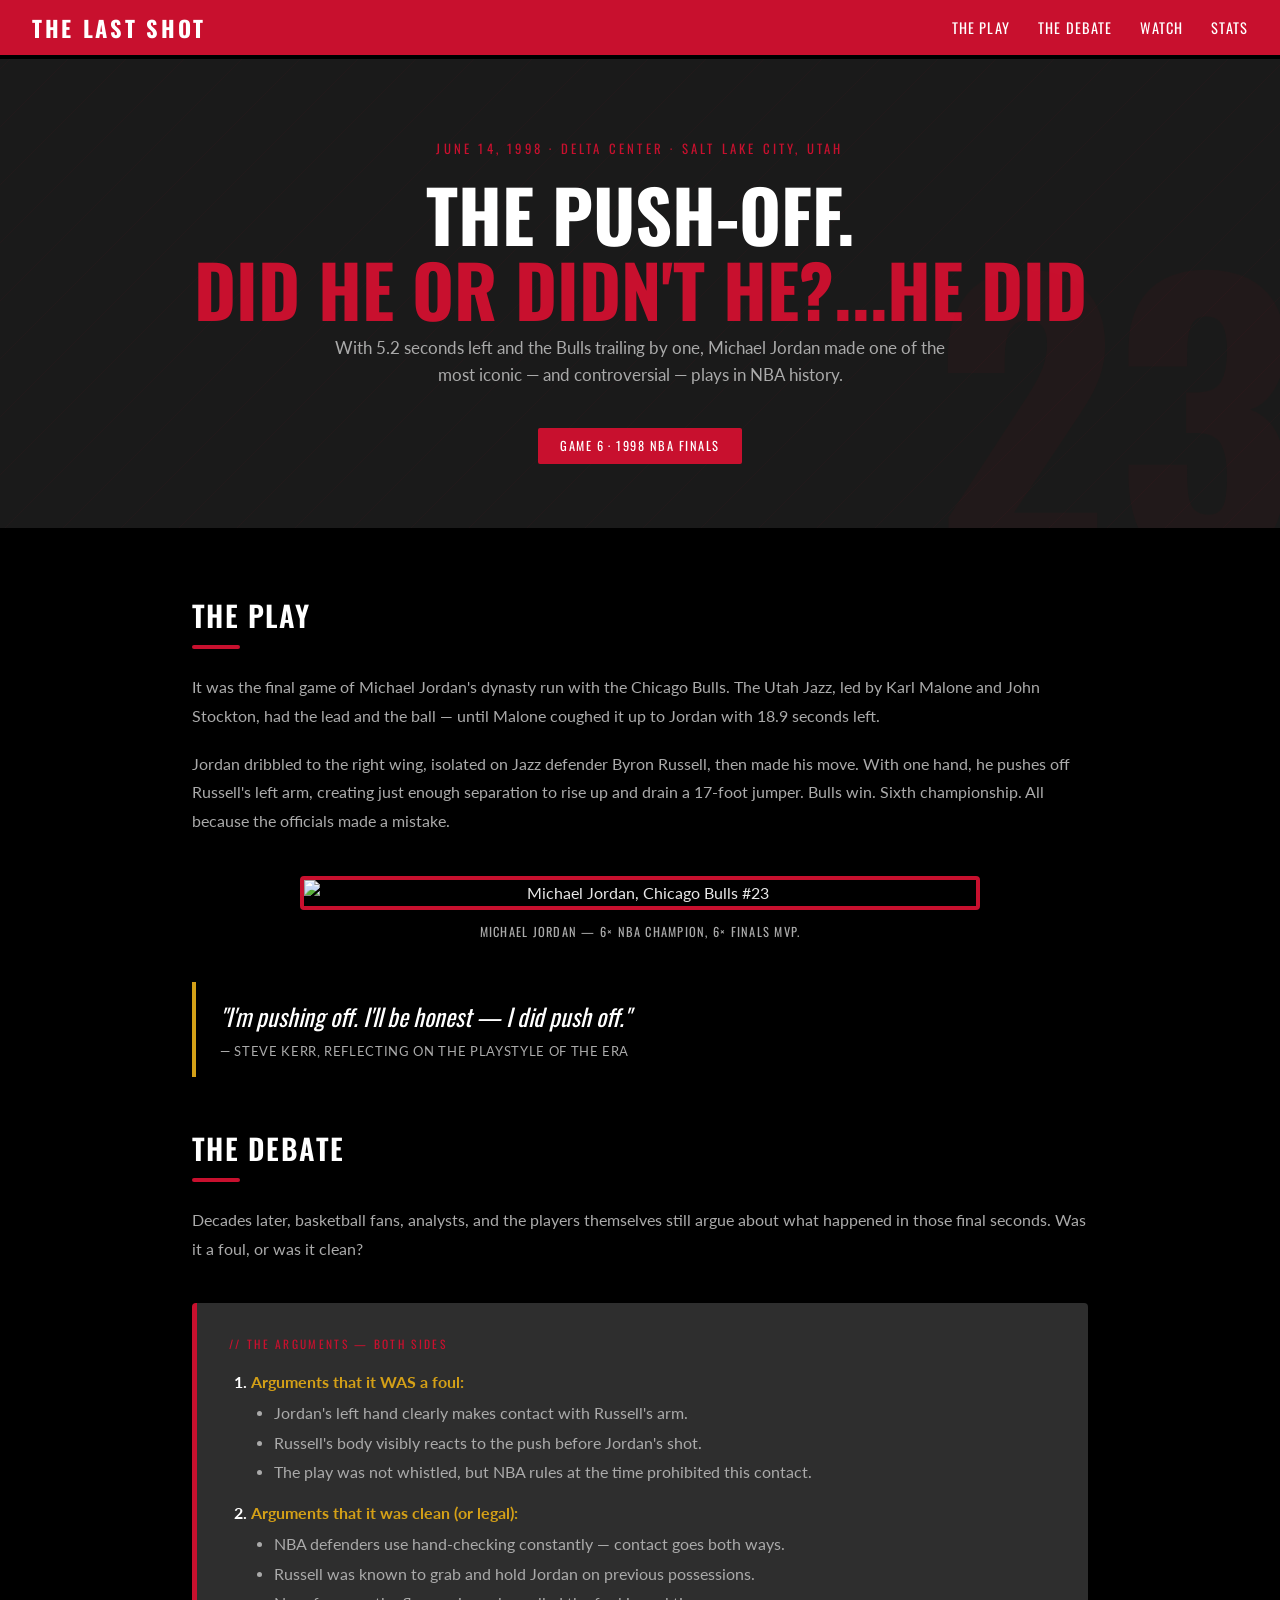
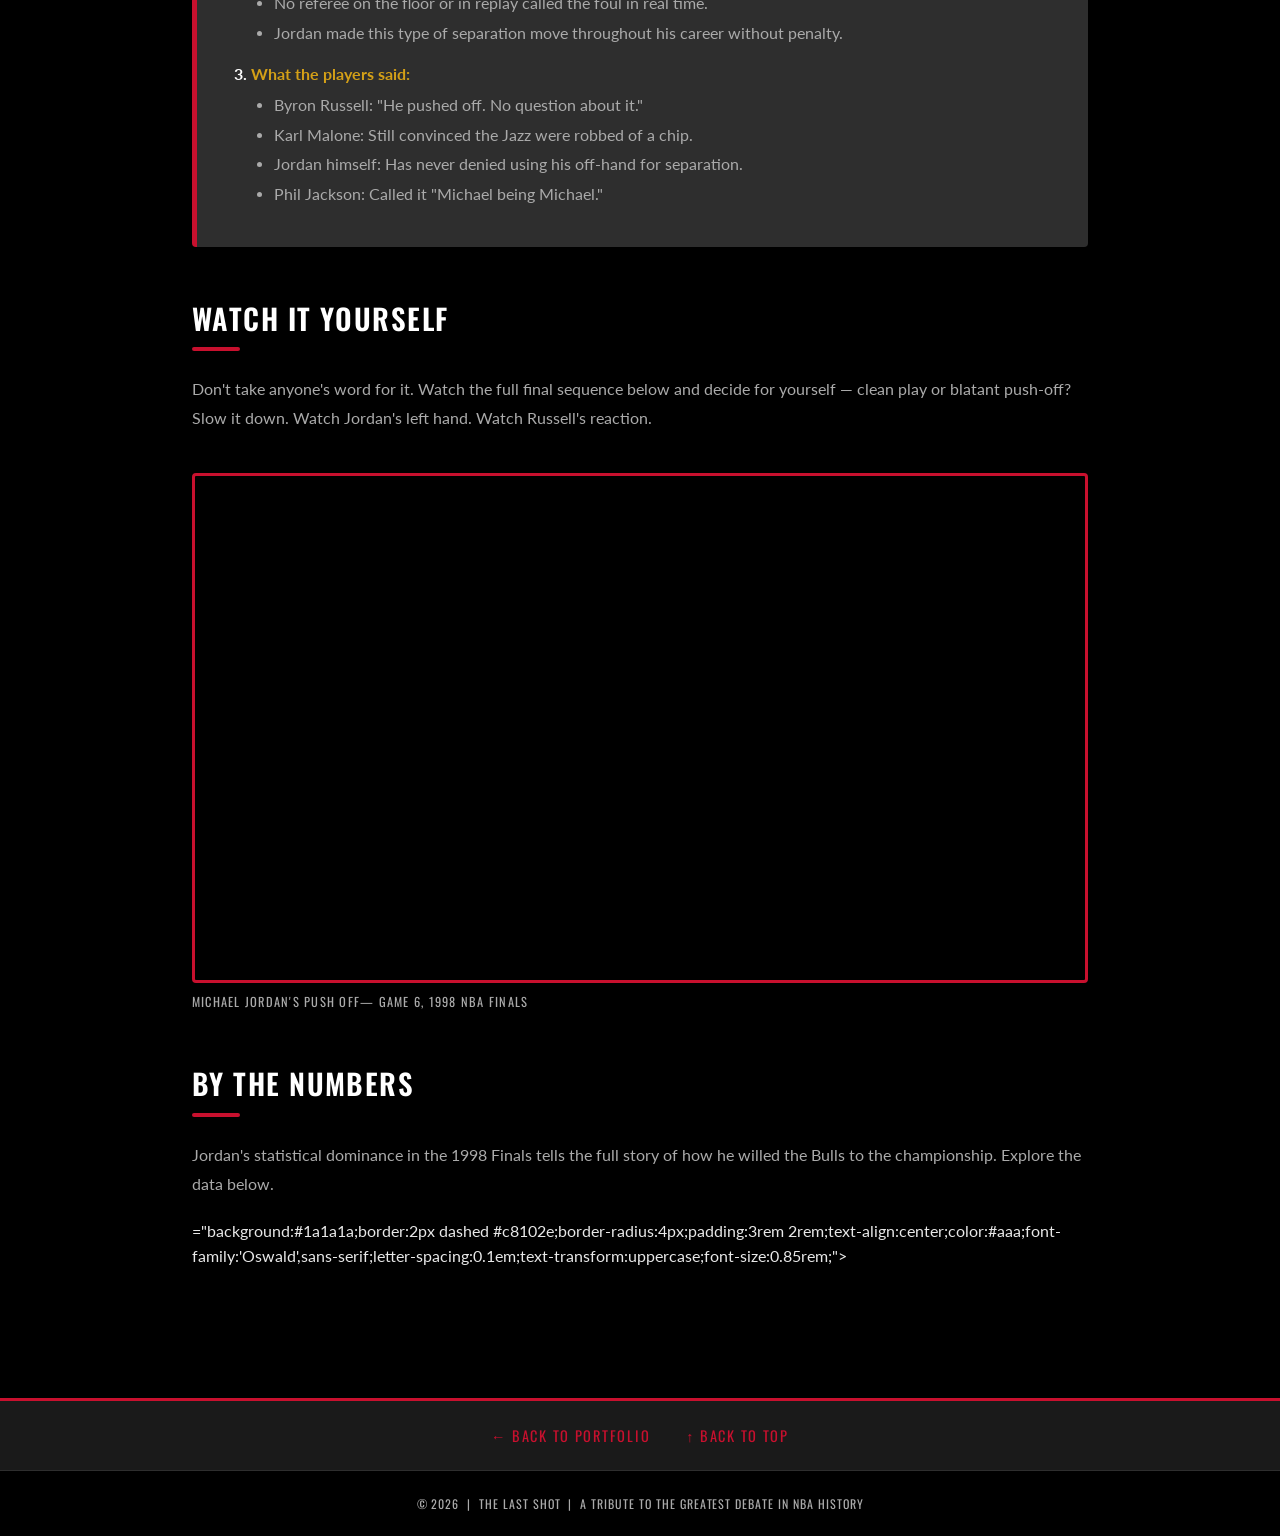
==== jordan.html @ effd7f87 "Add files via upload" ====
<!DOCTYPE html>
<html lang="en">
<head>
  <meta charset="UTF-8"/>
  <meta name="viewport" content="width=device-width, initial-scale=1.0"/>
  <title>The Push-Off | MJ vs. Byron Russell — 1998 NBA Finals Game 6</title>

  <!-- Link to from-scratch stylesheet -->
  <link rel="stylesheet" href="jordan.css"/>
</head>
<body>

<!-- ─────────────────────────────────────────
     DIV 1: PAGE WRAPPER
     ───────────────────────────────────────── -->
<div id="page-wrapper">

  <!-- HEADER -->
  <header id="site-header">
    <a href="#top" class="logo">The Last Shot</a>
    <nav id="top-nav">
      <a href="#the-play">The Play</a>
      <a href="#the-debate">The Debate</a>
      <a href="#watch-it">Watch</a>
      <a href="#tableau-section">Stats</a>
    </nav>
  </header>

  <!-- ─────────────────────────────────────────
       DIV 2: HERO SECTION
       ───────────────────────────────────────── -->
  <div id="hero-section">
    <p class="hero-eyebrow">June 14, 1998 · Delta Center · Salt Lake City, Utah</p>
    <h1 class="hero-title" id="top">
      The Push-Off.<br><span>Did He or Didn't He?...He Did</span>
    </h1>
    <p class="hero-subtitle">
      With 5.2 seconds left and the Bulls trailing by one, Michael Jordan made
      one of the most iconic — and controversial — plays in NBA history.
    </p>
    <span class="hero-badge">Game 6 · 1998 NBA Finals</span>
  </div>

  <!-- MAIN CONTENT -->
  <div id="main-content">

    <!-- ── SECTION: THE PLAY ── -->
    <section id="the-play">
      <h2 class="section-heading">The Play</h2>
      <div class="red-bar"></div>
      <p class="body-text">
        It was the final game of Michael Jordan's dynasty run with the Chicago Bulls.
        The Utah Jazz, led by Karl Malone and John Stockton, had the lead and
        the ball — until Malone coughed it up to Jordan with 18.9 seconds left.
      </p>
      <p class="body-text">
        Jordan dribbled to the right wing, isolated on Jazz defender Byron Russell,
        then made his move. With one hand, he pushes off Russell's left arm,
        creating just enough separation to rise up and drain a 17-foot jumper.
        Bulls win. Sixth championship. All because the officials made a mistake.
      </p>

      <!-- ON-PAGE ANCHOR TARGET: #the-play already set above -->

      <!-- PHOTO -->
      <div class="photo-block">
        <img
          src="https://andscape.com/wp-content/uploads/2017/06/gettyimages-81300335.jpg"
          alt="Michael Jordan, Chicago Bulls #23"
        />
        <p class="photo-caption">
          Michael Jordan — 6× NBA Champion, 6× Finals MVP.<br>
        </p>
      </div>

      <blockquote class="pull-quote">
        "I'm pushing off. I'll be honest — I did push off."
        <cite>— Steve Kerr, reflecting on the playstyle of the era </cite>
      </blockquote>
    </section>

    <!-- ── SECTION: THE DEBATE ── -->
    <section id="the-debate" style="margin-top:3rem;">
      <h2 class="section-heading">The Debate</h2>
      <div class="red-bar"></div>
      <p class="body-text">
        Decades later, basketball fans, analysts, and the players themselves still
        argue about what happened in those final seconds. Was it a foul, or was it clean?
      </p>

      <!-- ORDERED LIST with EMBEDDED UNORDERED LIST -->
      <!-- ─────────────────────────────────────────── -->
      <div id="fact-box">
        <p class="fact-title">// The Arguments — Both Sides</p>

        <ol class="outer-list">
          <li>
            <span class="li-label">Arguments that it WAS a foul:</span>
            <ul class="inner-list">
              <li>Jordan's left hand clearly makes contact with Russell's arm.</li>
              <li>Russell's body visibly reacts to the push before Jordan's shot.</li>
              <li>The play was not whistled, but NBA rules at the time prohibited this contact.</li>
            </ul>
          </li>
          <li>
            <span class="li-label">Arguments that it was clean (or legal):</span>
            <ul class="inner-list">
              <li>NBA defenders use hand-checking constantly — contact goes both ways.</li>
              <li>Russell was known to grab and hold Jordan on previous possessions.</li>
              <li>No referee on the floor or in replay called the foul in real time.</li>
              <li>Jordan made this type of separation move throughout his career without penalty.</li>
            </ul>
          </li>
          <li>
            <span class="li-label">What the players said:</span>
            <ul class="inner-list">
              <li>Byron Russell: "He pushed off. No question about it."</li>
              <li>Karl Malone: Still convinced the Jazz were robbed of a chip.</li>
              <li>Jordan himself: Has never denied using his off-hand for separation.</li>
              <li>Phil Jackson: Called it "Michael being Michael."</li>
            </ul>
          </li>
        </ol>
      </div>
    </section>

    <!-- ── SECTION: WATCH IT ── -->
    <section id="watch-it" style="margin-top:3rem;">
      <h2 class="section-heading">Watch It Yourself</h2>
      <div class="red-bar"></div>
      <p class="body-text">
        Don't take anyone's word for it. Watch the full final sequence below and
        decide for yourself — clean play or blatant push-off? Slow it down. Watch
        Jordan's left hand. Watch Russell's reaction.
      </p>

      <!-- EMBEDDED YOUTUBE VIDEO -->
      <div class="video-section">
        <div class="video-wrapper">
<iframe width="560" height="315" src="https://www.youtube.com/embed/d8qXbVyVNnA?si=Wk-WANt0HlR1kmZY" title="YouTube video player" frameborder="0" allow="accelerometer; autoplay; clipboard-write; encrypted-media; gyroscope; picture-in-picture; web-share" referrerpolicy="strict-origin-when-cross-origin" allowfullscreen></iframe>
        </div>
        <p class="photo-caption" style="margin-top:0.6rem;">
          Michael Jordan's Push Off— Game 6, 1998 NBA Finals
        </p>
      </div>
    </section>

    <!-- ── SECTION: TABLEAU ── -->
    <section id="tableau-section" style="margin-top:3rem;">
      <h2 class="section-heading">By the Numbers</h2>
      <div class="red-bar"></div>
      <p class="body-text">
        Jordan's statistical dominance in the 1998 Finals tells the full story of
        how he willed the Bulls to the championship. Explore the data below.
      </p>
="background:#1a1a1a;border:2px dashed #c8102e;border-radius:4px;padding:3rem 2rem;text-align:center;color:#aaa;font-family:'Oswald',sans-serif;letter-spacing:0.1em;text-transform:uppercase;font-size:0.85rem;">
        <div class='tableauPlaceholder' id='viz1776801015612' style='position: relative'><noscript><a href='#'><img alt='MJ Animation ' src='https:&#47;&#47;public.tableau.com&#47;static&#47;images&#47;Mi&#47;MichaelJordanScoringCollaboration-DanielSedin&#47;MJAnimation&#47;1_rss.png' style='border: none' /></a></noscript><object class='tableauViz'  style='display:none;'><param name='host_url' value='https%3A%2F%2Fpublic.tableau.com%2F' /> <param name='embed_code_version' value='3' /> <param name='site_root' value='' /><param name='name' value='MichaelJordanScoringCollaboration-DanielSedin&#47;MJAnimation' /><param name='tabs' value='no' /><param name='toolbar' value='yes' /><param name='static_image' value='https:&#47;&#47;public.tableau.com&#47;static&#47;images&#47;Mi&#47;MichaelJordanScoringCollaboration-DanielSedin&#47;MJAnimation&#47;1.png' /> <param name='animate_transition' value='yes' /><param name='display_static_image' value='yes' /><param name='display_spinner' value='yes' /><param name='display_overlay' value='yes' /><param name='display_count' value='yes' /><param name='language' value='en-US'/></object></div>                <script type='text/javascript'>                    var divElement = document.getElementById('viz1776801015612');                    var vizElement = divElement.getElementsByTagName('object')[0];                    vizElement.style.width = '100%';
vizElement.style.height = (divElement.offsetWidth * 0.73) + 'px';                    var scriptElement = document.createElement('script');                    scriptElement.src = 'https://public.tableau.com/javascripts/api/viz_v1.js';                    vizElement.parentNode.insertBefore(scriptElement, vizElement);                </script><br>
        <span style="font-size:0.72rem;color:#666;margin-top:0.5rem;display:block;">
        </span>
      </div>

    </section>

  </div><!-- /main-content -->

  <!-- ── ANCHOR DEMO — TOP OF PAGE ── -->
  <!-- BACK NAV -->
  <div id="back-nav">
    <a href="index.html">← Back to Portfolio</a>
    <a href="#top">↑ Back to Top</a>
  </div>

  <!-- FOOTER -->
  <footer id="site-footer">
    &copy; 2026 &nbsp;|&nbsp; The Last Shot &nbsp;|&nbsp; A Tribute to the Greatest Debate in NBA History
  </footer>

</div><!-- /page-wrapper -->

</body>
</html>
---- jordan.css ----
/* jordan.css â€” From-Scratch Stylesheet */

/* â”€â”€ FONT DEFINITIONS â”€â”€ */
@import url('https://fonts.googleapis.com/css2?family=Oswald:wght@400;600;700&family=Lato:wght@300;400;700&display=swap');

/* â”€â”€ CSS VARIABLES â”€â”€ */
:root {
  --red: #c8102e;       /* Chicago Bulls red */
  --black: #000000;
  --dark-gray: #1a1a1a;
  --mid-gray: #2e2e2e;
  --gold: #d4a017;
  --light-text: #e8e8e8;
  --muted-text: #aaaaaa;
  --white: #ffffff;
}

/* â”€â”€ RESET â”€â”€ */
*, *::before, *::after { box-sizing: border-box; margin: 0; padding: 0; }

/* â”€â”€ DIV 1: BODY / PAGE WRAPPER â”€â”€ */
#page-wrapper {
  background-color: var(--black);
  color: var(--light-text);
  font-family: 'Lato', sans-serif;
  font-size: 16px;
  line-height: 1.6;
  min-height: 100vh;
}

/* â”€â”€ HEADER â”€â”€ */
#site-header {
  background-color: var(--red);
  padding: 0.6rem 2rem;
  display: flex;
  justify-content: space-between;
  align-items: center;
  border-bottom: 4px solid var(--black);
}

#site-header .logo {
  font-family: 'Oswald', sans-serif;
  font-size: 1.4rem;
  font-weight: 700;
  color: var(--white);
  letter-spacing: 0.12em;
  text-transform: uppercase;
  text-decoration: none;
}

nav#top-nav a {
  color: var(--white);
  text-decoration: none;
  font-family: 'Oswald', sans-serif;
  font-size: 0.9rem;
  letter-spacing: 0.08em;
  text-transform: uppercase;
  margin-left: 1.5rem;
  transition: color 0.2s;
}

nav#top-nav a:hover { color: var(--gold); }

/* â”€â”€ DIV 2: HERO SECTION â”€â”€ */
#hero-section {
  background-color: var(--dark-gray);
  background-image:
    repeating-linear-gradient(
      -45deg,
      transparent,
      transparent 40px,
      rgba(200,16,46,0.04) 40px,
      rgba(200,16,46,0.04) 41px
    );
  padding: 5rem 2rem 4rem;
  text-align: center;
  position: relative;
  overflow: hidden;
}

#hero-section::after {
  content: '23';
  position: absolute;
  font-family: 'Oswald', sans-serif;
  font-size: 22rem;
  font-weight: 700;
  color: rgba(200,16,46,0.04);
  bottom: -3rem;
  right: -1rem;
  line-height: 1;
  pointer-events: none;
  user-select: none;
}

.hero-eyebrow {
  font-family: 'Oswald', sans-serif;
  font-size: 0.8rem;
  letter-spacing: 0.25em;
  text-transform: uppercase;
  color: var(--red);
  margin-bottom: 1rem;
}

.hero-title {
  font-family: 'Oswald', sans-serif;
  font-size: clamp(2.2rem, 6vw, 4.5rem);
  font-weight: 700;
  text-transform: uppercase;
  line-height: 1.05;
  color: var(--white);
  margin-bottom: 0.5rem;
}

.hero-title span { color: var(--red); }

.hero-subtitle {
  font-family: 'Lato', sans-serif;
  font-size: 1.05rem;
  color: var(--muted-text);
  max-width: 620px;
  margin: 0 auto 2.5rem;
}

.hero-badge {
  display: inline-block;
  background: var(--red);
  color: var(--white);
  font-family: 'Oswald', sans-serif;
  font-size: 0.78rem;
  letter-spacing: 0.12em;
  text-transform: uppercase;
  padding: 0.5rem 1.4rem;
  border-radius: 2px;
}

/* â”€â”€ MAIN CONTENT AREA â”€â”€ */
#main-content {
  max-width: 960px;
  margin: 0 auto;
  padding: 4rem 2rem;
}

/* Section headings */
.section-heading {
  font-family: 'Oswald', sans-serif;
  font-size: 1.8rem;
  font-weight: 600;
  text-transform: uppercase;
  color: var(--white);
  margin-bottom: 0.4rem;
  letter-spacing: 0.05em;
}

.red-bar {
  width: 48px;
  height: 4px;
  background-color: var(--red);
  margin-bottom: 1.5rem;
  border-radius: 2px;
}

/* Paragraph text */
p.body-text {
  font-family: 'Lato', sans-serif;
  color: var(--muted-text);
  font-size: 1rem;
  line-height: 1.8;
  margin-bottom: 1.2rem;
}

/* â”€â”€ PHOTO â”€â”€ */
.photo-block {
  margin: 2.5rem 0;
  text-align: center;
}

.photo-block img {
  max-width: 100%;
  width: 680px;
  border: 4px solid var(--red);
  border-radius: 4px;
  display: block;
  margin: 0 auto;
}

.photo-caption {
  font-family: 'Oswald', sans-serif;
  font-size: 0.78rem;
  letter-spacing: 0.1em;
  text-transform: uppercase;
  color: var(--muted-text);
  margin-top: 0.75rem;
}

/* â”€â”€ DIV 3: FACT BOX â”€â”€ */
#fact-box {
  background-color: var(--mid-gray);
  border-left: 5px solid var(--red);
  border-radius: 4px;
  padding: 2rem 2rem 1.5rem;
  margin: 2.5rem 0;
}

#fact-box .fact-title {
  font-family: 'Oswald', sans-serif;
  font-size: 0.72rem;
  letter-spacing: 0.2em;
  text-transform: uppercase;
  color: var(--red);
  margin-bottom: 1rem;
}

/* Lists */
ol.outer-list {
  font-family: 'Lato', sans-serif;
  color: var(--light-text);
  font-size: 0.97rem;
  line-height: 1.6;
  padding-left: 1.4rem;
}

ol.outer-list > li {
  margin-bottom: 1rem;
  font-weight: 700;
  color: var(--white);
}

ol.outer-list > li span.li-label {
  color: var(--gold);
}

ul.inner-list {
  list-style-type: disc;
  padding-left: 1.4rem;
  margin-top: 0.4rem;
}

ul.inner-list li {
  font-weight: 400;
  color: var(--muted-text);
  margin-bottom: 0.3rem;
}

/* â”€â”€ VIDEO SECTION â”€â”€ */
.video-section { margin: 2.5rem 0; }

.video-wrapper {
  position: relative;
  padding-bottom: 56.25%;
  height: 0;
  overflow: hidden;
  border: 3px solid var(--red);
  border-radius: 4px;
}

.video-wrapper iframe {
  position: absolute;
  top: 0; left: 0;
  width: 100%; height: 100%;
  border: none;
}

/* â”€â”€ BLOCKQUOTE â”€â”€ */
.pull-quote {
  font-family: 'Oswald', sans-serif;
  font-size: 1.5rem;
  font-weight: 400;
  color: var(--white);
  border-left: 4px solid var(--gold);
  padding: 1rem 1.5rem;
  margin: 2.5rem 0;
  font-style: italic;
  line-height: 1.5;
}

.pull-quote cite {
  display: block;
  font-family: 'Lato', sans-serif;
  font-size: 0.82rem;
  color: var(--muted-text);
  font-style: normal;
  margin-top: 0.5rem;
  letter-spacing: 0.05em;
  text-transform: uppercase;
}

/* â”€â”€ TABLEAU SECTION â”€â”€ */
#tableau-section { margin: 2.5rem 0; }

/* â”€â”€ FOOTER NAV â”€â”€ */
#back-nav {
  background-color: var(--dark-gray);
  border-top: 3px solid var(--red);
  padding: 1.5rem 2rem;
  text-align: center;
}

#back-nav a {
  font-family: 'Oswald', sans-serif;
  color: var(--red);
  text-decoration: none;
  font-size: 0.9rem;
  letter-spacing: 0.12em;
  text-transform: uppercase;
  margin: 0 1rem;
  transition: color 0.2s;
}

#back-nav a:hover { color: var(--gold); }

/* â”€â”€ PAGE FOOTER â”€â”€ */
#site-footer {
  background-color: var(--black);
  border-top: 1px solid var(--mid-gray);
  text-align: center;
  padding: 1.5rem;
  font-family: 'Oswald', sans-serif;
  font-size: 0.75rem;
  color: var(--muted-text);
  letter-spacing: 0.08em;
  text-transform: uppercase;
}

/* â”€â”€ RESPONSIVE â”€â”€ */
@media (max-width: 600px) {
  #site-header { flex-direction: column; gap: 0.5rem; }
  nav#top-nav a { margin-left: 0.75rem; }
  .hero-title { font-size: 2rem; }
}
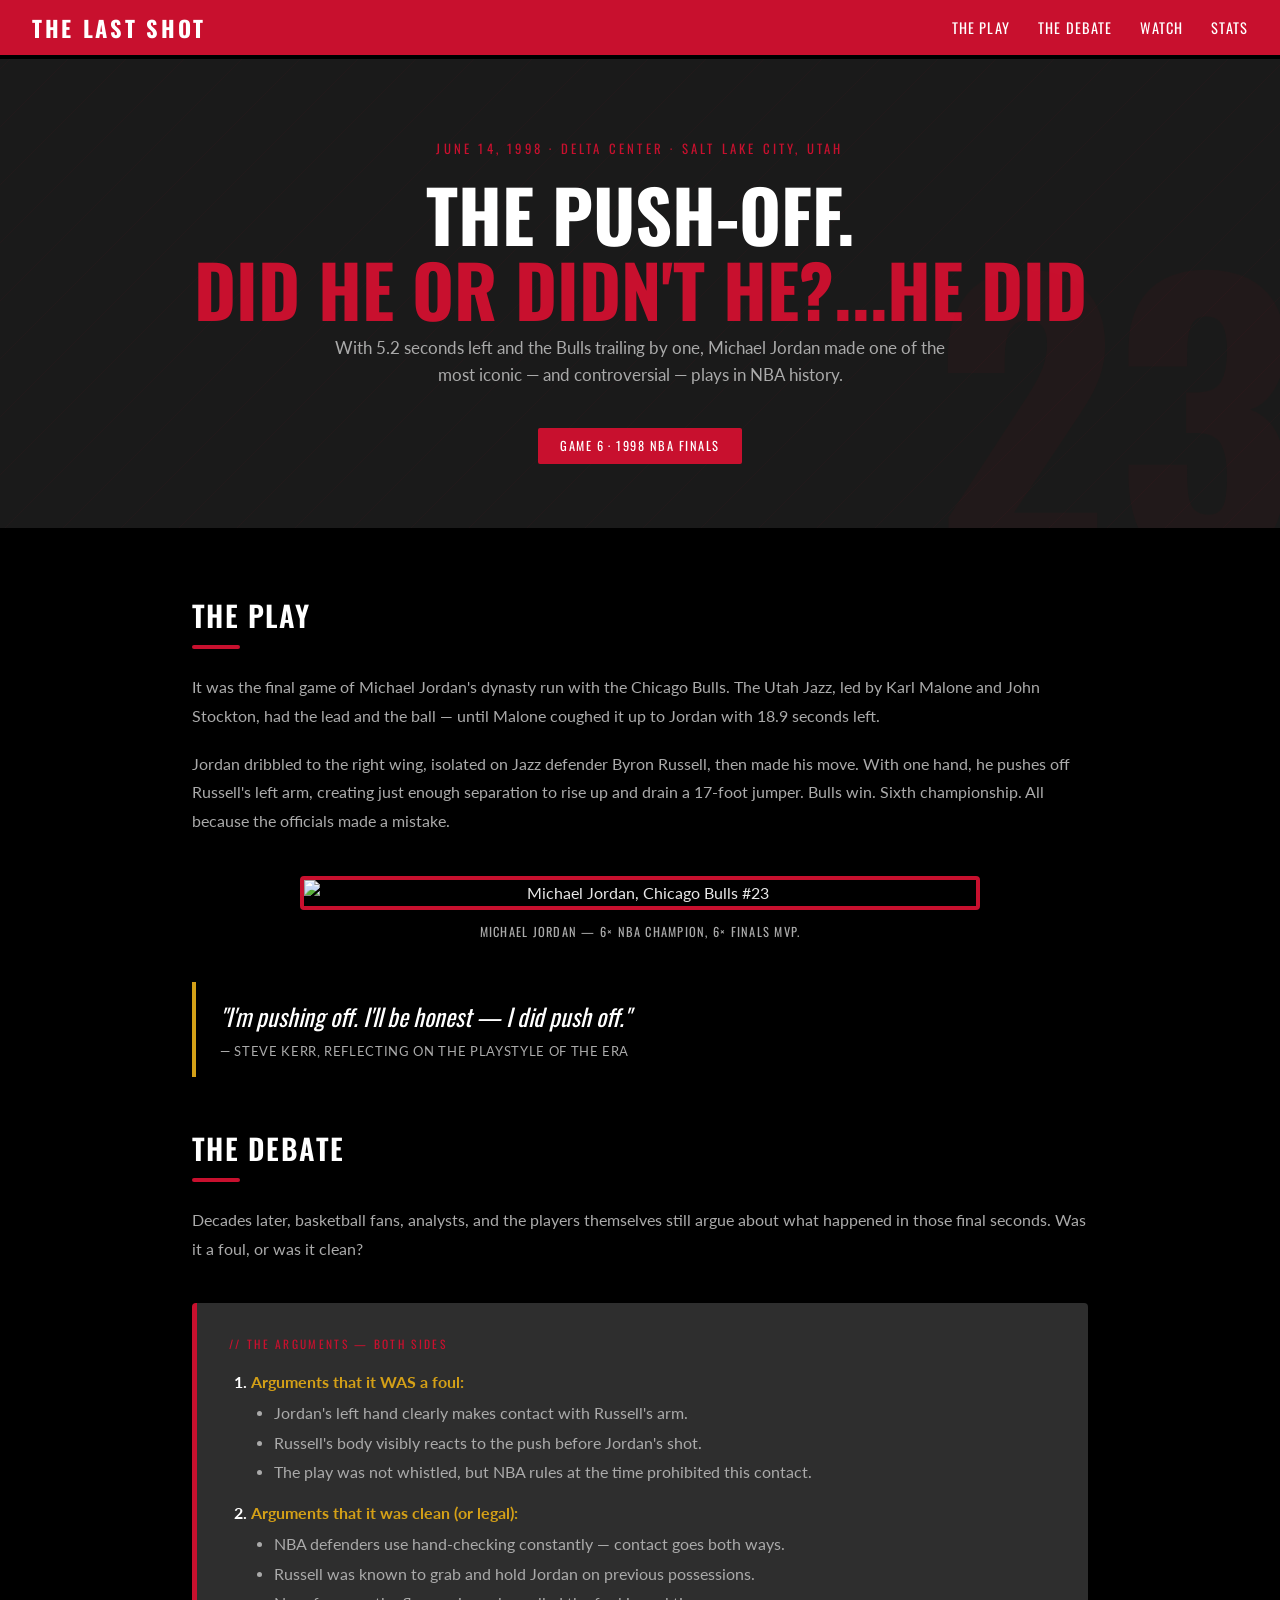
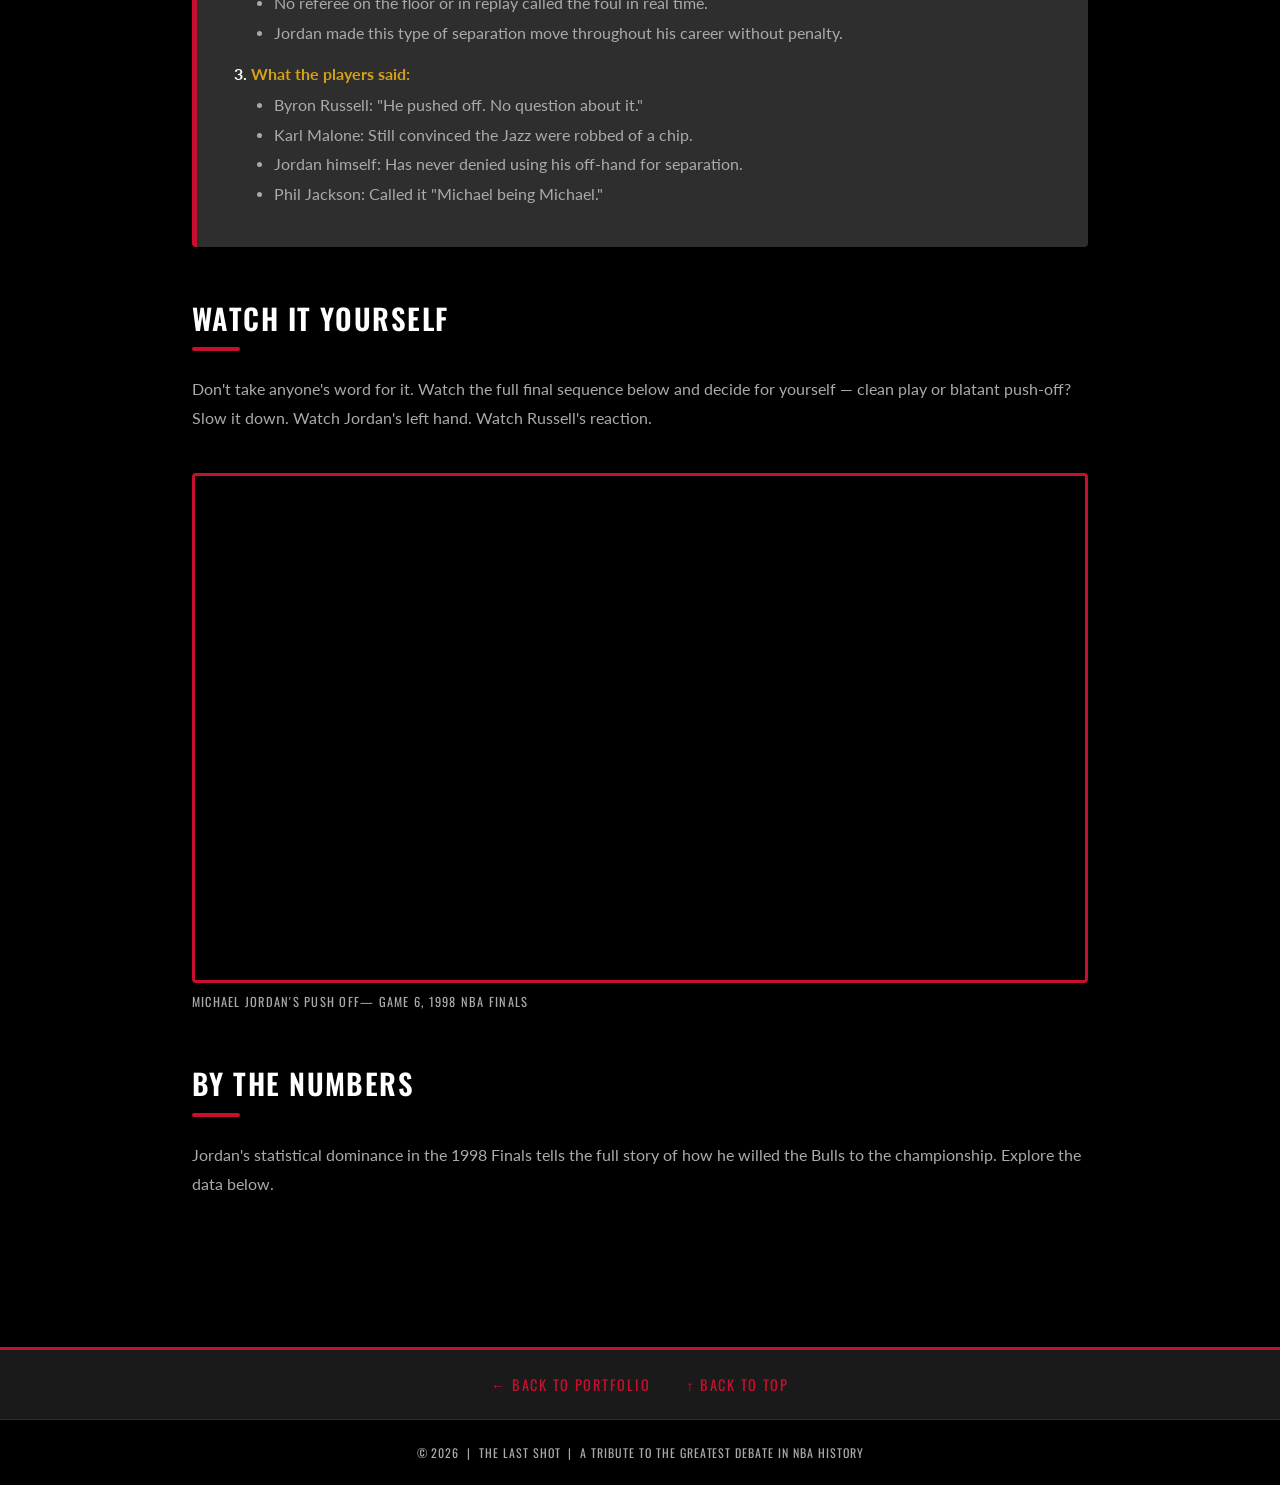
==== commit 30c1d123: "Add files via upload" ====
--- a/jordan.html
+++ b/jordan.html
@@ -154,7 +154,6 @@
         Jordan's statistical dominance in the 1998 Finals tells the full story of
         how he willed the Bulls to the championship. Explore the data below.
       </p>
-="background:#1a1a1a;border:2px dashed #c8102e;border-radius:4px;padding:3rem 2rem;text-align:center;color:#aaa;font-family:'Oswald',sans-serif;letter-spacing:0.1em;text-transform:uppercase;font-size:0.85rem;">
         <div class='tableauPlaceholder' id='viz1776801015612' style='position: relative'><noscript><a href='#'><img alt='MJ Animation ' src='https:&#47;&#47;public.tableau.com&#47;static&#47;images&#47;Mi&#47;MichaelJordanScoringCollaboration-DanielSedin&#47;MJAnimation&#47;1_rss.png' style='border: none' /></a></noscript><object class='tableauViz'  style='display:none;'><param name='host_url' value='https%3A%2F%2Fpublic.tableau.com%2F' /> <param name='embed_code_version' value='3' /> <param name='site_root' value='' /><param name='name' value='MichaelJordanScoringCollaboration-DanielSedin&#47;MJAnimation' /><param name='tabs' value='no' /><param name='toolbar' value='yes' /><param name='static_image' value='https:&#47;&#47;public.tableau.com&#47;static&#47;images&#47;Mi&#47;MichaelJordanScoringCollaboration-DanielSedin&#47;MJAnimation&#47;1.png' /> <param name='animate_transition' value='yes' /><param name='display_static_image' value='yes' /><param name='display_spinner' value='yes' /><param name='display_overlay' value='yes' /><param name='display_count' value='yes' /><param name='language' value='en-US'/></object></div>                <script type='text/javascript'>                    var divElement = document.getElementById('viz1776801015612');                    var vizElement = divElement.getElementsByTagName('object')[0];                    vizElement.style.width = '100%';
 vizElement.style.height = (divElement.offsetWidth * 0.73) + 'px';                    var scriptElement = document.createElement('script');                    scriptElement.src = 'https://public.tableau.com/javascripts/api/viz_v1.js';                    vizElement.parentNode.insertBefore(scriptElement, vizElement);                </script><br>
         <span style="font-size:0.72rem;color:#666;margin-top:0.5rem;display:block;">
